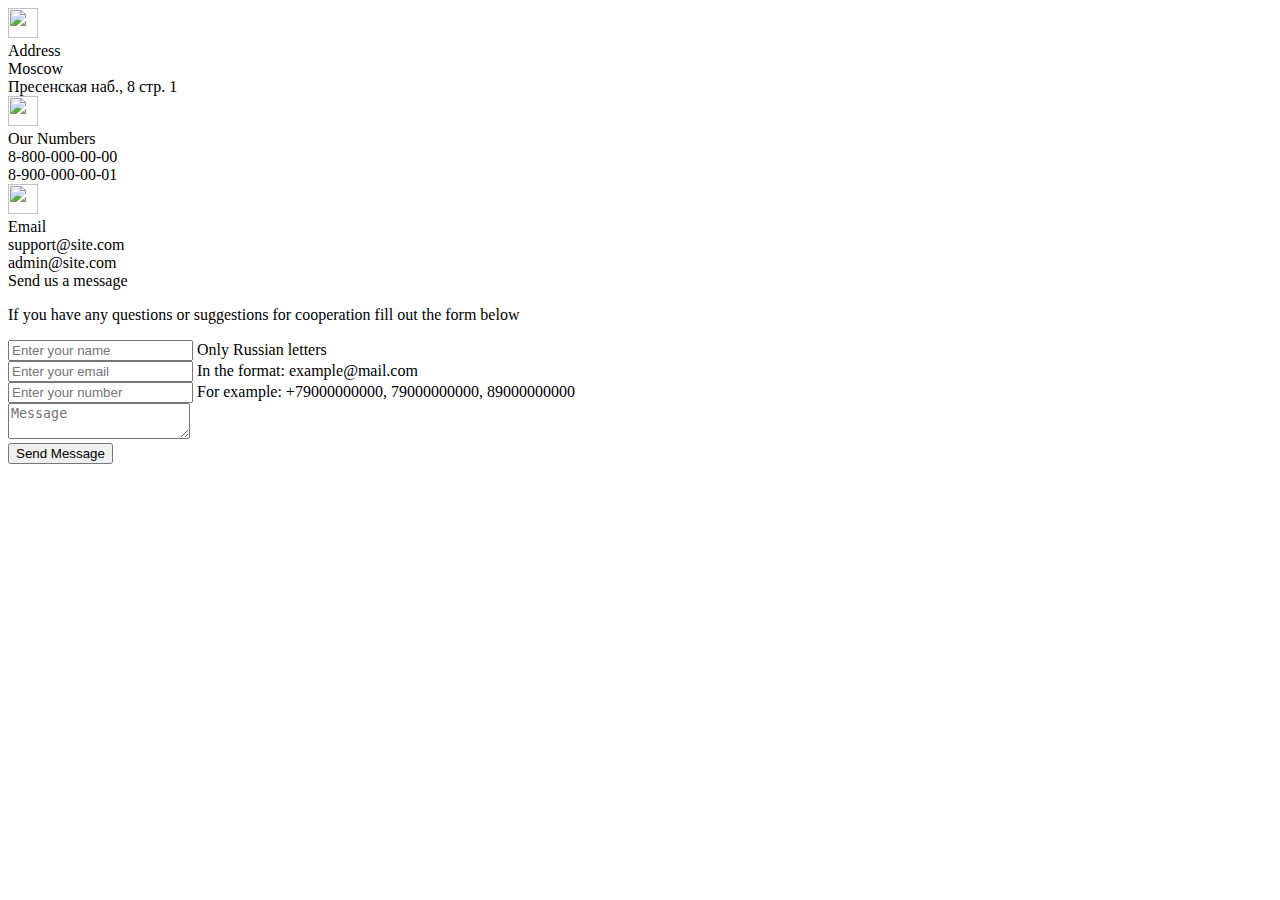
==== contact.html @ 83de3dc3 "Add files via upload" ====
<!DOCTYPE html>
<html lang="en">

<head>
    <meta charset="UTF-8">
    <meta http-equiv="X-UA-Compatible" content="IE=edge"/>
    <meta name="viewport" content="width=device-width, initial-scale=1.0">
    <link rel="stylesheet" href="contact-style/reset.css" />
    <link rel="stylesheet" href="contact-style/style.css" />
    <link rel="website icon" type="png" 
    href="icons/gas-kvas-com-p-ts-na-prozrachnom-fone-38.png">
    <title>Document</title>
</head>

<body>
    <div class="container">
        <div class="content">
            <div class="left-side">
                <div class="address details">
                    <i class="address-img"> <img src="../interier/contact-style/icons/address-svgrepo-com.svg" width="30px" height="30px" alt=""></i>
                    <div class="topic">Address</div>
                    <div class="text-one">Moscow</div>
                    <div class="text-two">Пресенская наб., 8 стр. 1</div>
                </div>
                <div class="phone details">
                    <i class="phone-img"> <img src="../interier/contact-style/icons/phone-svgrepo-com.svg" width="30px" height="30px" alt=""></i>
                    <div class="topic">Our Numbers</div>
                    <div class="text-one">8-800-000-00-00</div>
                    <div class="text-two">8-900-000-00-01</div>
                </div>
                <div class="email details">
                    <i class="email-img"> <img src="../interier/contact-style/icons/email-1-svgrepo-com.svg" width="30px" height="30px" alt=""></i>
                    <div class="topic">Email</div>
                    <div class="text-one"> support@site.com</div>
                    <div class="text-two">admin@site.com</div>
                </div>
            </div>
            <div class="right-side">
                <div class="topic-text">Send us a message</div>
                <p class="fftp">If you have any questions or suggestions for cooperation 
                    fill out the form below
                </p>
                <form action="#" id="form" name="form">
                    <div class="input-box">
                        <input type="text" 
                        placeholder="Enter your name" 
                        id="name" 
                        name="name" 
                        data-reg="^[А-ЯЁ][а-яё]*$"/>
                        <label for="name">Only Russian letters</label>
                    </div>
                    <div class="input-box">
                        <input type="text" 
                        placeholder="Enter your email"
                        id="email"
                        name="email"
                        data-reg="^[-\w.]+@([A-z0-9][-A-z0-9]+\.)+[A-z]{2,4}$"/>
                        <label for="email">In the format: example@mail.com</label>
                    </div>
                    <div class="input-box">
                        <input type="text" 
                        placeholder="Enter your number"
                        id="phone"
                        name="phone"
                        data-reg="^((\+7|7|8)+([0-9]){10})$"/>
                        <label for="phone">For example: +79000000000, 79000000000, 89000000000 </label>
                    </div>
                    <div class="input-box message-box">
                        <textarea placeholder="Message"></textarea>
                    </div>
                    <div class="button">
                        <input type="submit" value="Send Message" id="button" name="button"/>
                    </div>    
                </form>
            </div>
        </div>
    </div>
    <script src="app.js"></script>
</body>
</html>
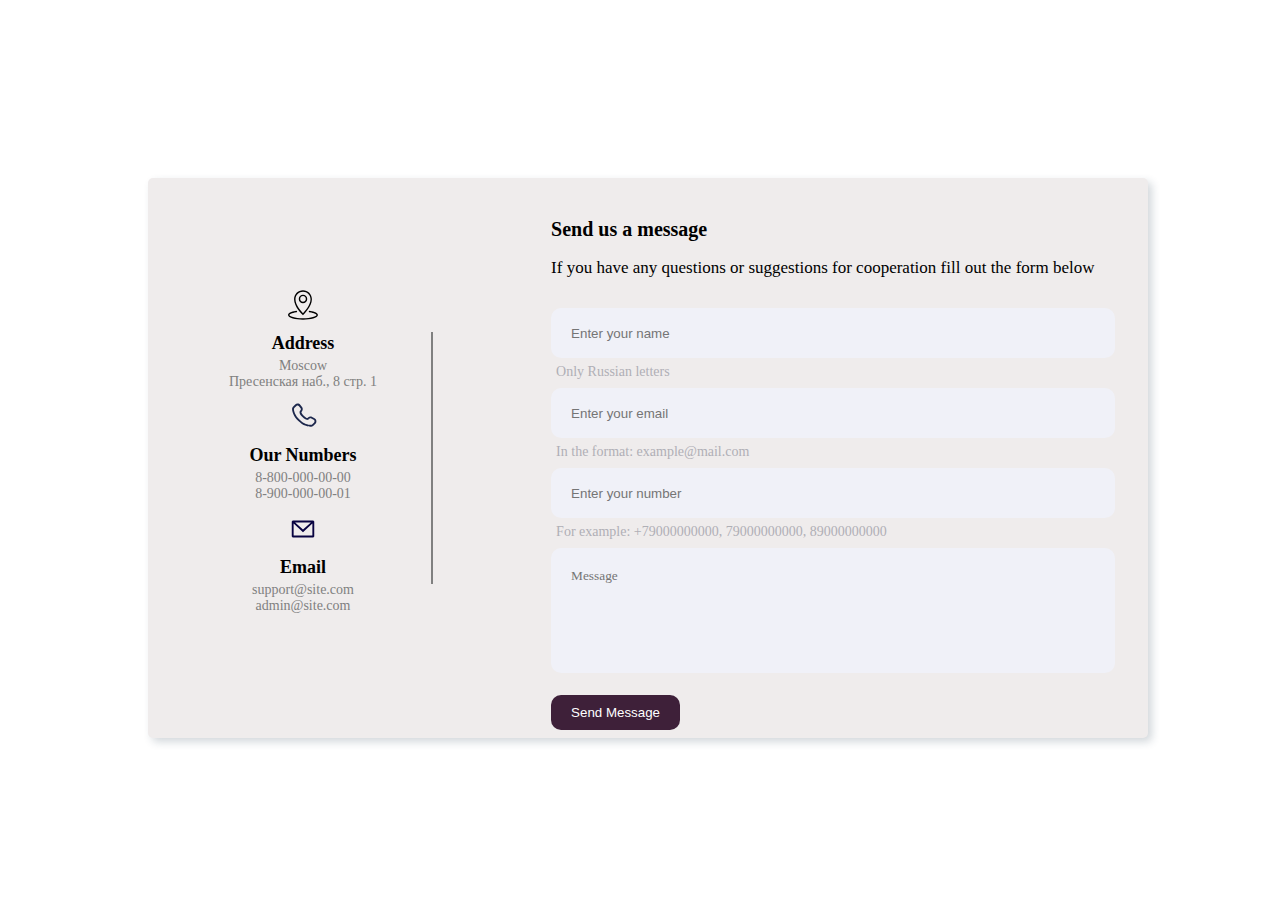
==== commit 408dec60: "Add files via upload" ====
--- a/contact.html
+++ b/contact.html
@@ -17,19 +17,19 @@
         <div class="content">
             <div class="left-side">
                 <div class="address details">
-                    <i class="address-img"> <img src="../interier/contact-style/icons/address-svgrepo-com.svg" width="30px" height="30px" alt=""></i>
+                    <i class="address-img"> <img src="contact-style/icons/address-svgrepo-com.svg" width="30px" height="30px" alt=""></i>
                     <div class="topic">Address</div>
                     <div class="text-one">Moscow</div>
                     <div class="text-two">Пресенская наб., 8 стр. 1</div>
                 </div>
                 <div class="phone details">
-                    <i class="phone-img"> <img src="../interier/contact-style/icons/phone-svgrepo-com.svg" width="30px" height="30px" alt=""></i>
+                    <i class="phone-img"> <img src="contact-style/icons/phone-svgrepo-com.svg" width="30px" height="30px" alt=""></i>
                     <div class="topic">Our Numbers</div>
                     <div class="text-one">8-800-000-00-00</div>
                     <div class="text-two">8-900-000-00-01</div>
                 </div>
                 <div class="email details">
-                    <i class="email-img"> <img src="../interier/contact-style/icons/email-1-svgrepo-com.svg" width="30px" height="30px" alt=""></i>
+                    <i class="email-img"> <img src="contact-style/icons/email-1-svgrepo-com.svg" width="30px" height="30px" alt=""></i>
                     <div class="topic">Email</div>
                     <div class="text-one"> support@site.com</div>
                     <div class="text-two">admin@site.com</div>
--- a/contact-style/style.css
+++ b/contact-style/style.css
@@ -0,0 +1,147 @@
+body {
+   /* background: rgb(224, 206, 206); */ 
+    width: 100%;
+    min-height: 100vh;  
+    display: flex;
+    justify-content: center;
+    align-items: center;
+    font-family:'Trebuchet MS';
+    font-size: 17px;
+}
+.container{
+    width: 100%;
+    max-width: 1000px;
+    padding: 0 20px;
+}
+.content{
+    display: flex;
+    align-items: center;
+    justify-content: space-between;
+    background: rgb(239, 236, 236);
+    padding: 40px;
+    border-radius: 5px;
+    box-shadow: 4px 4px 8px 0 rgba(34, 60, 80, 0.2);
+}
+.left-side{
+    width: 25%;
+    height: 100%;
+    position: relative;
+    display: flex;
+    flex-direction: column;
+}
+.left-side::before{
+    content: '';
+    position: absolute;
+    height: 75%;
+    width: 2px;
+    background-color: grey;
+    right: -15px;
+    top: 50%;
+    transform: translateY(-50%);
+}
+.details{
+    margin-bottom: 12px;
+    text-align: center;
+}
+.details img{
+    font-size: 25px;
+    margin-bottom: 8px;
+}
+.topic{
+    font-size: 18px;
+    font-weight: bolder;
+    margin-bottom: 4px
+}
+.text-one,
+.text-two{
+    font-size: 14px;
+    color: grey;
+}
+.topic-text{
+    font-size: 20px;
+    font-weight: bolder;
+}
+.input-box{
+    width: 100%;
+    height: 50px;
+    margin: 30px 0;
+}
+.input-box input,
+.input-box textarea{
+    width: 94%;
+    height: 100%;
+    border: none;
+    background: #f0f1f8;
+    padding: 0 20px;
+    border-radius: 10px;
+    margin-bottom: 3px;
+}
+.fftp{
+    display: flex;
+    margin-bottom: 0px;
+}
+.input-box label{
+    font-size: 14px;
+    color: #afafb6;
+    padding-left: 5px;
+}
+.input-box textarea{
+    /*height: 63%;*/
+    resize: none;
+    padding: 20px;
+    font-family: 'Trebuchet MS';
+}
+.message-box{
+    min-height: 85px;
+}
+.button{
+    display: inline-block;
+    position: relative;
+    top: 32px;
+}
+.button:hover,
+.button:focus{
+    transition: transform .3s ease;
+}
+.button input[type='submit']{
+    color: white;
+    background: #3e2039;
+    border: none;
+    outline: none;
+    padding: 10px 20px;
+    border-radius: 10px;
+    transition: .2s ease;
+}
+
+.button input[type='submit']:hover,
+.button input[type='submit']:focus{
+    background: rgb(142, 139, 139);
+    opacity: .95;
+}
+@media (max-width: 800px){
+    .content{
+        height: 100%;
+        flex-direction: column-reverse;
+
+    }
+    .left-side{
+        flex-direction: row;
+        margin-top: 50px;
+        width: 100%;
+        justify-content: center;
+        flex-wrap: wrap;
+    }
+    .details{
+        margin-right: 20px;
+    }
+    .details:last-child{
+        margin-right: 0px;
+    }
+    .right-side{
+        width: 100%;
+        margin-left : 0;
+    }
+    .left-side::before{
+        display: none;
+    }
+}
